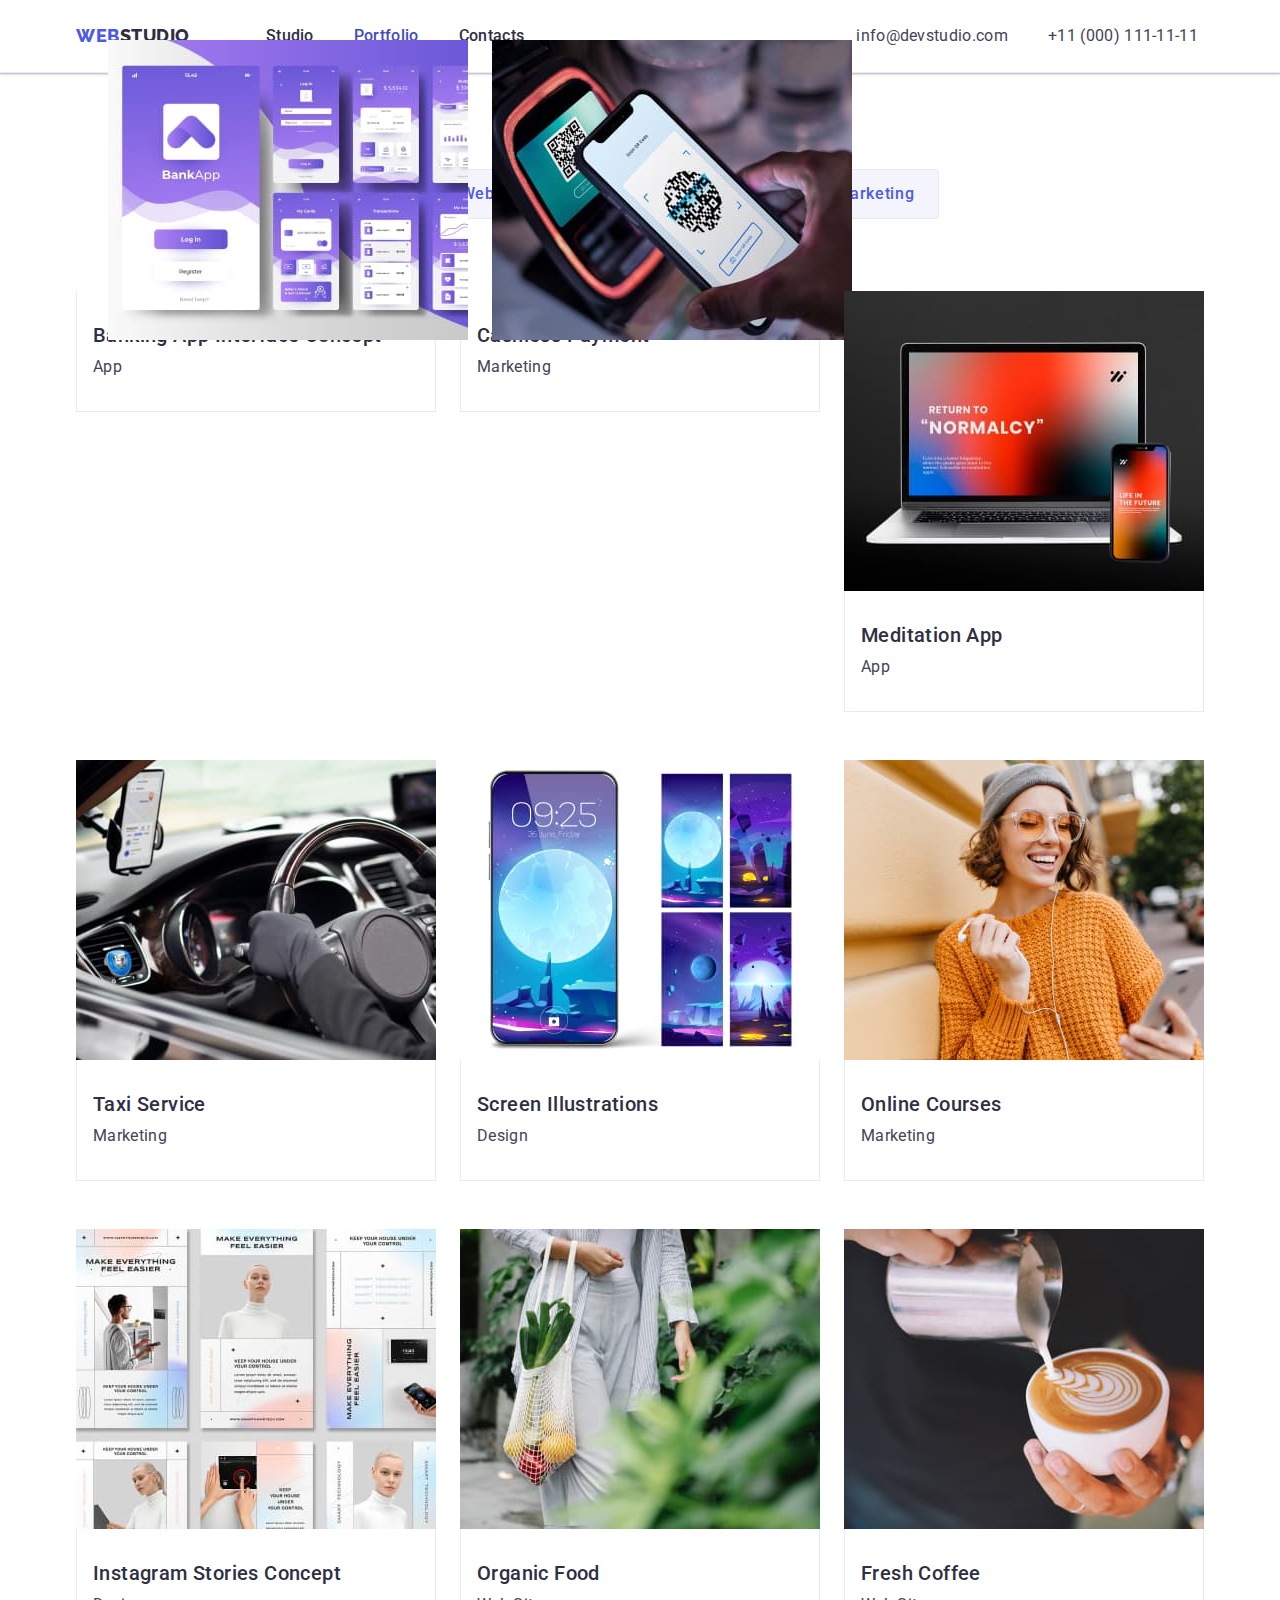
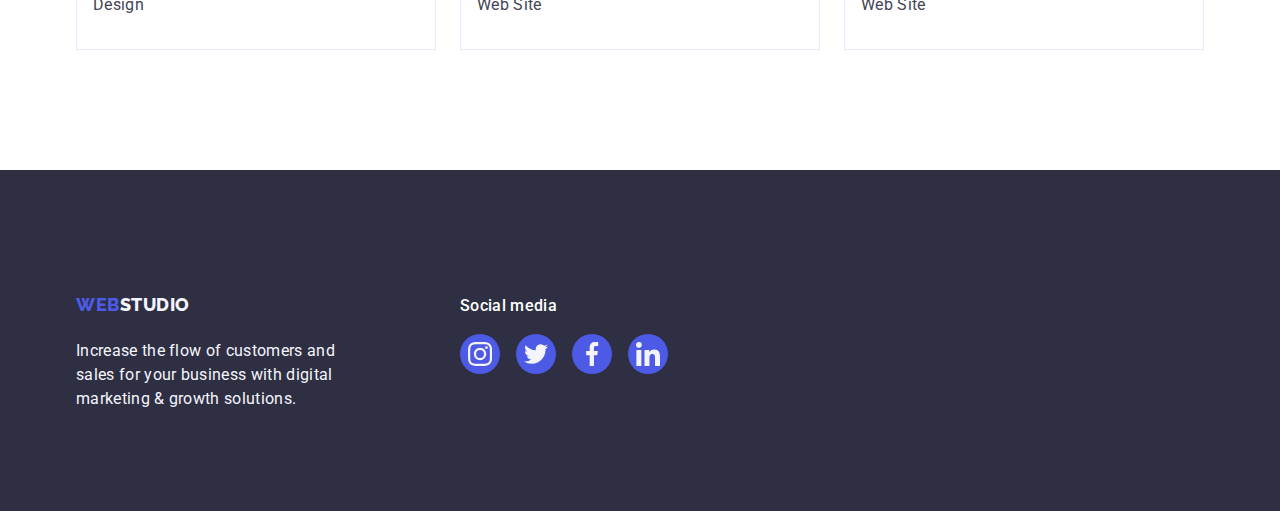
==== portfolio.html @ b1681a47 "1" ====
<!DOCTYPE html>
<html lang="en">
  <head>
    <meta charset="UTF-8" />
    <meta name="viewport" content="width=device-width, initial-scale=1.0" />
    <title>Document</title>
    <link rel="stylesheet" href="./index.html" />
    <link rel="preconnect" href="https://fonts.googleapis.com" />
    <link rel="preconnect" href="https://fonts.gstatic.com" crossorigin />
    <link
      rel="stylesheet"
      href="https://fonts.googleapis.com/css2?family=Raleway:wght@800&family=Roboto:wght@400;500;700&display=swap"
    />
    <!-- Normalize -->
    <link
      rel="stylesheet"
      href="https://cdnjs.cloudflare.com/ajax/libs/modern-normalize/2.0.0/modern-normalize.min.css"
    />
    <link rel="stylesheet" href="./css/styles.css" />
  </head>
  <body class="page-portfolio">
    <!-- Header section -->
    <header class="header">
      <div class="container header-container">
        <nav class="header-nav">
          <a class="logo link" href="./index.html">
            Web<span class="studio-header">Studio</span>
          </a>
          <ul class="header-list list">
            <li class="navigation-item">
              <a class="header-link link" href="./index.html">Studio</a>
            </li>
            <li class="navigation-item">
              <!-- <a class="header-link" href="#what">Portfolio</a> -->
              <a class="header-link link portfolio-page" href="./portfolio.html"
                >Portfolio</a
              >
            </li>
            <li class="navigation-item">
              <a class="header-link link" href="">Contacts</a>
            </li>
          </ul>
        </nav>
        <!-- Contacts -->
        <address class="address">
          <ul class="address-item list">
            <li>
              <a class="header-item link" href="mailto:info@devstudio.com"
                >info@devstudio.com</a
              >
            </li>
            <li>
              <a class="header-item link" href="tel:+110001111111"
                >+11 (000) 111-11-11</a
              >
            </li>
          </ul>
        </address>
      </div>
    </header>

    <main class="portf-main">
      <!-- Button section -->
      <section class="section portfolio-main">
        <div class="container portfolio-container">
          <h1 class="visually-hidden">Hidden title</h1>
          <ul class="filter list">
            <li class="btns-filters-item list">
              <button class="btn-filter" type="button">All</button>
            </li>
            <li class="btns-filters-item list">
              <button class="btn-filter" type="button">Web Site</button>
            </li>
            <li class="btns-filters-item list">
              <button class="btn-filter" type="button">App</button>
            </li>
            <li class="btns-filters-item list">
              <button class="btn-filter" type="button">Design</button>
            </li>
            <li class="btns-filters-item list">
              <button class="btn-filter" type="button">Marketing</button>
            </li>
          </ul>
          <ul class="btn-press list">
            <!-- 11111111111111111111111111111++++++++++++++++++++++++++++++ -->
            <li class="project-card list">
              <a href="" class="project-card-link link">
                <div class="wrap-descr card-description">
                  <img
                    class="project-card-img"
                    src="./images/Portfolio/row1/img1-1.jpg"
                    alt="Banking App Interface Concept"
                    width="360"
                    height="300"
                  />
                  <div class="overlay">
                    <p class="card-description overlay">
                      14 Stylish and User-Friendly App Design Concepts · Task
                      Manager App · Calorie Tracker App · Exotic Fruit Ecommerce
                      App · Cloud Storage App
                    </p>
                  </div>
                </div>
                <div class="wrap-card-project">
                  <h2 class="project-card-title">
                    Banking App Interface Concept
                  </h2>
                  <p class="project-card-content">App</p>
                </div>
              </a>
            </li>
            <!-- 222222222222222222222222222++++++++++++++++++++++++++++++++ -->
            <li class="project-card list">
              <a href="" class="project-card-link link">
                <div class="wrap-descr card-description">
                  <img
                    class="project-card-img"
                    src="./images/Portfolio/row1/img1-2.jpg"
                    alt="Cashless Payment"
                    width="360"
                    height="300"
                  />
                  <div class="overlay">
                    <p class="card-description overlay">
                      14 Stylish and User-Friendly App Design Concepts · Task
                      Manager App · Calorie Tracker App · Exotic Fruit Ecommerce
                      App · Cloud Storage App
                    </p>
                  </div>
                </div>
                <div class="wrap-card-project">
                  <h2 class="project-card-title">Cashless Payment</h2>
                  <p class="project-card-content">Marketing</p>
                </div>
              </a>
            </li>
            <!-- 3333333333333333333333333333333++++++++++++++++++++++++++++ -->
            <li class="project-card list">
              <a href="" class="project-card-link link">
                <div class="wrap-descr">
                  <img
                    class="project-card-img"
                    src="./images/Portfolio/row1/img1-3.jpg"
                    alt="Meditation App"
                    width="360"
                    height="300"
                  />
                  <div class="overlay">
                    <p class="card-description overlay">
                      14 Stylish and User-Friendly App Design Concepts · Task
                      Manager App · Calorie Tracker App · Exotic Fruit Ecommerce
                      App · Cloud Storage App
                    </p>
                  </div>
                </div>
                <div class="wrap-card-project">
                  <h2 class="project-card-title">Meditation App</h2>
                  <p class="project-card-content">App</p>
                </div>
              </a>
            </li>
            <!-- 444444444444444444444444444444444++++++++++++++++++++++++++ -->
            <li class="project-card list">
              <a href="" class="project-card-link link">
                <div class="wrap-descr">
                  <img
                    class="project-card-img"
                    src="./images/Portfolio/row2/img2-1.jpg"
                    alt="Taxi Service"
                    width="360"
                    height="300"
                  />
                  <div class="overlay">
                    <p class="card-description overlay">
                      14 Stylish and User-Friendly App Design Concepts · Task
                      Manager App · Calorie Tracker App · Exotic Fruit Ecommerce
                      App · Cloud Storage App
                    </p>
                  </div>
                </div>
                <div class="wrap-card-project">
                  <h2 class="project-card-title">Taxi Service</h2>
                  <p class="project-card-content">Marketing</p>
                </div>
              </a>
            </li>
            <!-- 5555555555555555555555555555555555555555555555+++++++++++++ -->
            <li class="project-card list">
              <a href="" class="project-card-link link">
                <div class="wrap-descr">
                  <img
                    class="project-card-img"
                    src="./images/Portfolio/row2/img2-2.jpg"
                    alt="Screen Illustrations"
                    width="360"
                    height="300"
                  />
                  <div class="overlay">
                    <p class="card-description overlay">
                      14 Stylish and User-Friendly App Design Concepts · Task
                      Manager App · Calorie Tracker App · Exotic Fruit Ecommerce
                      App · Cloud Storage App
                    </p>
                  </div>
                </div>
                <div class="wrap-card-project">
                  <h2 class="project-card-title">Screen Illustrations</h2>
                  <p class="project-card-content">Design</p>
                </div>
              </a>
            </li>
            <!-- 666666666666666666666666666666666666666666666666666666666++ -->
            <li class="project-card list">
              <a href="" class="project-card-link link">
                <div class="wrap-descr">
                  <img
                    class="project-card-img"
                    src="./images/Portfolio/row2/img2-3.jpg"
                    alt="Online Courses"
                    width="360"
                    height="300"
                  />
                  <div class="overlay">
                    <p class="card-description overlay">
                      14 Stylish and User-Friendly App Design Concepts · Task
                      Manager App · Calorie Tracker App · Exotic Fruit Ecommerce
                      App · Cloud Storage App
                    </p>
                  </div>
                </div>
                <div class="wrap-card-project">
                  <h2 class="project-card-title">Online Courses</h2>
                  <p class="project-card-content">Marketing</p>
                </div>
              </a>
            </li>
            <!-- 777777777777777777777777777777777777777777777777777777+++++ -->
            <li class="project-card list">
              <a href="" class="project-card-link link">
                <div class="wrap-descr">
                  <img
                    class="project-card-img"
                    src="./images/Portfolio/row3/img3-1.jpg"
                    alt="Instagram Stories Concept"
                    width="360"
                    height="300"
                  />
                  <div class="overlay">
                    <p class="card-description overlay">
                      14 Stylish and User-Friendly App Design Concepts · Task
                      Manager App · Calorie Tracker App · Exotic Fruit Ecommerce
                      App · Cloud Storage App
                    </p>
                  </div>
                </div>
                <div class="wrap-card-project">
                  <h2 class="project-card-title">Instagram Stories Concept</h2>
                  <p class="project-card-content">Design</p>
                </div>
              </a>
            </li>
            <!-- 88888888888888888888888888888888888888888888888888888888+++ -->
            <li class="project-card list">
              <a href="" class="project-card-link link">
                <div class="wrap-descr">
                  <img
                    class="project-card-img"
                    src="./images/Portfolio/row3/img3-2.jpg"
                    alt="Organic Food"
                    width="360"
                    height="300"
                  />
                  <div class="overlay">
                    <p class="card-description overlay">
                      14 Stylish and User-Friendly App Design Concepts · Task
                      Manager App · Calorie Tracker App · Exotic Fruit Ecommerce
                      App · Cloud Storage App
                    </p>
                  </div>
                </div>
                <div class="wrap-card-project">
                  <h2 class="project-card-title">Organic Food</h2>
                  <p class="project-card-content">Web Site</p>
                </div>
              </a>
            </li>
            <!-- 9999999999999999999999999999999999999999999999999999999++++ -->
            <li class="project-card list">
              <a href="" class="project-card-link link">
                <div class="wrap-descr">
                  <img
                    class="project-card-img"
                    src="./images/Portfolio/row3/img3-3.jpg"
                    alt="Fresh Coffee"
                    width="360"
                    height="300"
                  />
                  <div class="overlay">
                    <p class="card-description overlay">
                      14 Stylish and User-Friendly App Design Concepts · Task
                      Manager App · Calorie Tracker App · Exotic Fruit Ecommerce
                      App · Cloud Storage App
                    </p>
                  </div>
                </div>
                <div class="wrap-card-project">
                  <h2 class="project-card-title">Fresh Coffee</h2>
                  <p class="project-card-content">Web Site</p>
                </div>
              </a>
            </li>
            <!-- +++++++++++++++++++++++++++++++++++++++++++++++++++++++++++ -->
          </ul>
        </div>
      </section>
    </main>
    <!-- Footer section -->

    <footer class="footer">
      <div class="container footer-container">
        <div class="footer-logo">
          <a class="logo logo-link-footer link" href="./index.html">
            Web<span class="studio-down">Studio</span>
          </a>
          <p class="footer-description">
            Increase the flow of customers and sales for your business with
            digital marketing & growth solutions.
          </p>
        </div>
        <!-- Media in footer section -->
        <div class="footer-part-two">
          <p class="footer-title-links">Social media</p>
          <ul class="wrap-footer-icons list">
            <li class="box-footer-icons">
              <a href="" class="link-footer-icon">
                <svg class="team-icon" width="24" height="24">
                  <use href="./images/icons.svg#icon-instagram1"></use>
                </svg>
              </a>
            </li>
            <li class="box-footer-icons">
              <a href="" class="link-footer-icon">
                <svg class="team-icon" width="24" height="24">
                  <use href="./images/icons.svg#icon-twitter1"></use>
                </svg>
              </a>
            </li>
            <li class="box-footer-icons">
              <a href="" class="link-footer-icon">
                <svg class="team-icon" width="24" height="24">
                  <use href="./images/icons.svg#icon-facebook1"></use>
                </svg>
              </a>
            </li>
            <li class="box-footer-icons">
              <a href="" class="link-footer-icon">
                <svg class="team-icon" width="24" height="24">
                  <use href="./images/icons.svg#icon-linkedin1"></use>
                </svg>
              </a>
            </li>
          </ul>
        </div>
      </div>
    </footer>

    <!-- <footer class="footer">
      <div class="container footer-container">
        <a href="./index.html" class="logo logo-footer link">
          Web<span class="studio-down">Studio</span>
        </a>
        <p class="footer-description">
          Increase the flow of customers and sales for your business with
          digital marketing & growth solutions.
        </p>
      </div>
    </footer> -->
  </body>
</html>
---- css/styles.css ----
:root {

    /*   */
        --items: 3; 
         /* змінна для зберігання кількості елементів в одному рядку сітки */
        --indent: 30px; 
         /* змінні для зберігання значення відступу між елементами */

/* Font */
--primary-font: Roboto, sans-serif;

/* Colors */
/* --main-dark-cl: 
--main-light-cl: */
--ocean-cl: #404BBF;
--main-light-bg: #ffffff;
--light-bg: #e5e5e5;
--main-dark-bg: #2e2f42;
--link-cl: #434455;
--string-web-cl: #4D5AE5;
--studio-down-cl: #F4F4FD;
--border-cl: #e7e9fc;
--icons-client: #8e8f99;
--hover-footer-bg-links: #31D0AA;
--btn-border: #e7e9fc;
--description-card-color: #F4F4FD;
--description-card-bg: #4D5AE5;
--modal-window: #FCFCFC;
--modal-btn-close-bg: #E7E9FC;
--modal-btn-close-bg-hover: #404BBF;
--modal-close: #2E2F42;
--modal-close-hover: #FFFFFF;


/* Others */
/* from our tutor Yaroslav - true hidding of some elements */
     
}

.visually-hidden {
        /* ADD text of this class                */
        position: absolute;
        width: 1px;
        height: 1px;
        margin: -1px;
        border: 0;
        padding: 0;

        white-space: nowrap;
        clip-path: inset(100%);
        clip: rect(0 0 0 0);
        overflow: hidden;
}

*,
*::before,
*::after {
        box-sizing: border-box;
        /* display: block;
                position: absolute;
                left: 0;
                bottom: -1px;
                content: '';
                width: 100%;
                height: 4px;
                border-radius: 2px; */
}


/* 
  |---------------------------
  |Common styles
  |---------------------------
*/

body {
    
    font-family: Roboto, sans-serif;
    font-size: 16px;
    line-height: 1.5;
    letter-spacing: 0.02em;    
    color: #434455;
    background-color: var(--main-light-bg);
}

main {
        flex-grow: 1;
}

/* Reset */
/* 

 */
 h1,h2,h3,h4,h5,h6,p {
        margin: 0;
 }

 p {
    padding: 0;    
 }

 img {
        display: block;
 }

.list, ul, ol {
    list-style: none;
    font-style: normal;    
}

ul, ol {
        margin-top: 0;
        margin-bottom: 0;
        padding-left: 0;
}



/* 
.backdrop {
       position: fixed;
        top: 0;
        left: 0;
        width: 100%;
        height: 100%;
        background-color: rgba(0, 0, 0, 0.5);
        
        transition: fill cubic-bezier(0.4, 0.0, 0.2, 1);
               
}

.backdrop.is-hidden {
        visibility: hidden;
        opacity: 0;
        pointer-events: none;
}
  */

/**
  |============================
  | Flexbox grid
  |============================
*/
.card-set {
        display: flex;
        flex-wrap: wrap;
        gap: var(--indent);
}

.card-set-item {
        flex-basis: calc((100% - var(--indent) * (var(--items) - 1)) / var(--items));
}

.container {
        /* центрує */
        margin: 0 auto; 
        width: 1158px;
        padding: 0 15px;
}

.header-container {      
        display: flex;
}


a {
    text-decoration: none;
}

.btn,
button {
    font-family: inherit;
    cursor: pointer;
}

.hero {
    background-color: var(--main-dark-bg);
    margin: 0 auto;
    /* background: url(../images/hero-section/people-office.jpg), lightgray 0px -167.8px / 100% 139.9% no-repeat;
    background-repeat: no-repeat; */



/* background: var(--main-dark-bg); */
        padding: 188px 0;
        background-image: linear-gradient(rgba(46, 47, 66, 0.7), rgba(46, 47, 66, 0.7)), url("../images/hero-section/people-office.jpg");
        max-width: 1440px;
        background-repeat: no-repeat;
        background-position: center;
        background-size: cover;
}

.link {
    color: var(--link-cl);
    text-decoration: none;
        display: block;
}

/* 
|---------------------------
|Header styles
|---------------------------
 */
 .header {
        border-bottom: 1px solid var(--border-cl);
        
        align-items: center;
        /* from autocheck */
        box-shadow: 0px 2px 1px rgba(46, 47, 66, 0.08), 0px 1px 1px rgba(46, 47, 66, 0.16), 0px 1px 6px rgba(46, 47, 66, 0.08);
 }

 .header-nav {
        background: var(--main-light-bg);
        display: flex;
        align-items: center;
        margin-right: 332px;
 }

 .logo {
        font-family: Raleway, sans-serif;
        font-weight: 800;
        font-size: 18px;
        line-height: 1.17;
        letter-spacing: 0.03em;
        text-transform: uppercase;
        color:#4D5AE5;
        margin-right: 76px;
        padding: 24px 0;
        position: relative; 
 }

 .web {
         color: var(--string-web-cl);
 }
 
 .studio, .studio-header {
        color: var(--main-dark-bg);
 }

 .header-list {                
                font-family: Roboto, sans-serif;
                font-weight: 500;
                font-size: 16px;
                line-height: 1.5;
                letter-spacing: 0.02em;
                color: var(--main-dark-bg);
                color: #404bbf;
                display: flex;
                gap: 40px;
                align-items: center;
                       
 }

 .first-page::after {
        position: absolute;
                left: 0;
                bottom: -1px;        
                content: "";
                width: 48px;
                height: 4px;
                background-color: var(--ocean-cl);
                margin-top: 20px;
                border-radius: 2px;
 }

 /*  */ 
.header-link:hover,
.header-link:focus 
 {
        color: var(--ocean-cl);
}



 .header-link {
       color: var(--main-dark-bg);  
       padding: 24px 0;  
                /* color: #404bbf; */
                position: relative;
                transition-property: color;
                transition-duration: 250ms;
                transition-timing-function: cubic-bezier(0.4, 0, 0.2, 1);
                padding: 24px 0;
         
 }

 .address {
    font-style: normal;    
 }

 .header-contacts {}

 .address-item {
        display: flex;
        align-items: center;
        gap: 40px;
        padding: 24px 0;
        
 }

 .header-item  {
    list-style: none;
    text-decoration: none;
    color: currentColor;
    font-family: 'Roboto', sans-serif;
    font-weight: 400;
    line-height: 1.5;
    font-size: 16px;
    letter-spacing: 0.02em;
    font-style: normal;
    color: var(--link-cl);
    transition-property: color;
    transition-duration: 250ms;
    transition-timing-function: cubic-bezier(0.4, 0, 0.2, 1);     
 }



 /* для 3-й домашки */
 /*  */

 .header-contacts:active,
 .header-contacts:hover,
 .header-contacts:focus,
 .header-item:hover,
 .header-item:focus {
     color: var(--ocean-cl);
 }

 /* 
|---------------------------
|Hero styles
|---------------------------
 */
 .hero {
        padding: 188px 0;
 }

 /* .hero-container {
        background-image: url(../images/hero-section/Dark-bg.jpg); */
        /* background-repeat: repeat; 
 }*/

 .hero-title {
        font-family: 'Roboto', sans-serif;
        font-weight: 700;
        font-size: 56px;
        line-height: 1.07;
        text-align: center;
        letter-spacing: 0.02em;
        color: var(--main-light-bg);
        max-width: 496px;
        margin: 0 auto;
        
        padding-bottom: 48px;
 }

 .hero-btn {
        background-color: var(--string-web-cl);
        color: var(--main-light-bg);
        font-family: 'Roboto', sans-serif;
        font-weight: 500;
        font-size: 16px;
        line-height: 1.5;
        
        display:block;
        min-width: 169px;
        height: 56px;
        border: none;
        border-radius: 4px;
        margin: 0 auto;
        /* align-items: center; */
        cursor: pointer;
        letter-spacing: 0.04em;
               
        /* padding: 16px 32px;
        gap: 10px;
        flex: none;
        order: 0;
        flex-grow: 0; */
        
        box-shadow: 0px 4px 4px rgba(0, 0, 0, 0.15);
        
        /* text-align: center; */
        transition-property: background-color;
        transition-duration: 250ms;
        transition-timing-function: cubic-bezier(0.4, 0, 0.2, 1);        
 }

 .hero-btn:hover,
 .hero-btn:focus {
        background-color: var(--ocean-cl); 
        background: #404BBF;
        border: none;
        box-shadow: 0px 4px 4px rgba(0, 0, 0, 0.15);
        border-radius: 4px;
        text-align: center;
 }

/* 
|---------------------------
|Describe styles
|--------------------------- 
*/


.section {}

.describe {
        padding: 120px 0;
                /* display: flex;
                align-items: center;
                gap: 24px;
                flex-basis: calc((100% - 3 * 24px) / 4);
                /* width: 264px;
                height: 112px; 
                flex-shrink: 0;
                border-radius: 4px;
                background: var(--studio-down-cl); */
}

.describe-container {}

.describe-list {
        display: flex;       
        gap: 24px;         
}

.section-two-li {        
        width: calc((100% - 3 * 24px) / 4);
}

/* +++ SVG============================== SVG  */

.section-doing-li {        
        width: calc((100% - 48px) / 3); 
        justify-content: center;
}

.box-advs {
        display: flex;
        align-items: center;
        justify-content: center;
        border-radius: 4px;
        background-color: #F4F4FD;
        width: 264px;
        height: 112px;
        margin-bottom: 8px;
}

.strategy-name {
        font-weight: 500;
        font-size: 20px;
        letter-spacing: 0.02em;
        color: var(--main-dark-bg);
        text-align: start;
        line-height: 1.2;
        margin-bottom: 8px;
}


.advantages-card-content {
        font-size: 16px;
        line-height: 1.5;
        letter-spacing: 0.02em;
}
/* SVG================================= SVG */


.describe-list:hover, 
.describe-list:focus {
        /* Саме оця рамка з`являється */
        border: 1px solid var(--string-web-cl);
}

/* .strategy-name {
        display: flex;
        width: 264px;
        flex-direction: column;
        color: var(--main-dark-bg);
        font-size: 20px;
        font-family: Roboto;
        font-weight: 500;
        line-height: 1.2;
        letter-spacing: 0.02em;
        margin-bottom: 8px;
} */

.first-item {
        /* width: calc((100% - 72px) / 4); */
        display: flex;
        width: 264px;
        flex-direction: column;
        color: var(--link-cl);
        font-size: 16px;
        font-family: 'Roboto', sans-serif;
        line-height: 1.5;
        letter-spacing: 0.32px;
}

.strategy-item {}


.name {
        font-family: 'Roboto', sans-serif;
        font-weight: 500;
        font-size: 20px;
        line-height: 1.2;
        letter-spacing: 0.02em;    
        color: var(--main-dark-bg);
}

.item {
        font-family: 'Roboto', sans-serif;
        font-weight: 400;
        font-size: 16px;
        line-height: 1.5;
        letter-spacing: 0.02em;    
        color: var(--link-cl);
}



.strategy-item {}

.punctuality {}

.punctuality-item {}

.diligence {}

.diligence-item {}

.technologies {}

.technologies-item {}

/* 
|---------------------------
|Doing styles
|--------------------------- 
*/

.section-doing {
        padding-bottom: 120px;
}

.doing-title {
        font-family: 'Roboto', sans-serif;
        font-style: normal;
        font-weight: 700;
        font-size: 36px;
        line-height: 1.11;
        text-align: center;
        letter-spacing: 0.02em;
        text-transform: capitalize;
        color: var(--main-dark-bg);        
        margin-bottom: 72px;
}

.doing-list {
        display: flex;
        gap: 24px;        
}

/* 
|---------------------------
|Team styles
|--------------------------- 
*/

.team-container {
        
}

.team {
        font-family: 'Roboto', sans-serif;
        font-style: normal;
        font-weight: 700;
        font-size: 36px;
        line-height: 1.11;
        text-align: center;
        letter-spacing: 0.02em;
        text-transform: capitalize;
        color: var(--main-dark-bg);
        background-color: var(--studio-down-cl);
        padding: 120px 0;
}

.team-title {
        font-family: 'Roboto', sans-serif;
        font-style: normal;
        font-weight: 700;
        font-size: 36px;
        line-height: 1.11;
        text-align: center;
        letter-spacing: 0.02em;
        text-transform: capitalize;   
        margin-bottom: 72px;        
}

.team-item {
        display: flex;
        gap: 24px;        
}

.team-list {
        font-family: 'Roboto', sans-serif;
        font-style: normal;
        font-weight: 500;
        font-size: 20px;
        line-height: 1.2;
        text-align: center;
        letter-spacing: 0.02em;
        color: var(--main-dark-bg);
        background-color: var(--main-light-bg);
        margin-bottom: 8px;
}

.team-worker {
        font-family: 'Roboto', sans-serif;
        font-style: normal;
        font-weight: 400;
        font-size: 16px;
        line-height: 1.5;
        text-align: center;
        letter-spacing: 0.02em;
        color: var(--link-cl);
        background-color: var(--main-light-bg);
        margin-bottom: 8px;
}

.our-team {
        /* background-color: var(--main-light-bg); */
        
        /* width: calc((100% - 72px) / 4); */
        flex-basis: calc((100% - 72px) / 4);
        border-radius: 0px 0px 4px 4px;
        box-shadow:  0px 1px 6px rgba(46, 47, 66, 0.08),
                0px 1px 1px rgba(46, 47, 66, 0.16),
                0px 2px 1px rgba(46, 47, 66, 0.08);
                

        /* max-height: 380px; */
     
}

.homan, .application {
        font-family: 'Roboto', sans-serif;
        font-style: normal;
        font-weight: 500;
        font-size: 20px;
        line-height: 1.2;        
        text-align: center;
        letter-spacing: 0.02em;
        color: var(--main-dark-bg);
        background-color: var(--main-light-bg);
        flex: none;
        order: 0;
        flex-grow: 0;
        margin-bottom: 8px;
}

.mark {}

.product {}



.tom {}

.frontend {}

.camila {}

.marketing {}

.daniel {}

.ui-designer {}


/* 4 DZ */

/* 
|---------------------------
|Customers  styles
|--------------------------- 
*/

.customers {
        padding: 120px 0;
}

.title-customers {
        text-align: center;
        font-size: 36px;
        line-height: 1.11;
        color: #2e2f42;
        margin-bottom: 72px;
}

.wrap-customers {
        display: flex;
        justify-content: center;
        gap: 24px;
}

.box-clients-icons {
        width: calc((100% - 6 * 20px) / 6);
        height: 88px;
}

.link-clients-icons {
        width: 100%;
        height: 100%;
        border: 1px solid #8e8f99;
        border-radius: 4px;
        display: flex;
        align-items: center;
        justify-content: center;
        color: var(--icons-client);
        transition: border-color 250ms cubic-bezier(0.4, 0, 0.2, 1), color 250ms cubic-bezier(0.4, 0, 0.2, 1);
}

.clients-icon {
        fill: currentColor;
}

.link-clients-icons:hover,
.link-clients-icons:focus {
        border-color: var(--ocean-cl);
        color: var(--ocean-cl);
}

.link-clients-icons:hover .clients-icon,
.link-clients-icons:focus .clients-icon {
        fill: var(--ocean-cl);
}


/* 
|---------------------------
|Footer  styles
|--------------------------- 
*/

 .footer {
    background: var(--main-dark-bg);
    padding: 100px 0;
 }

 .footer-container {
        display: flex;
        align-items: baseline;
 }

 .footer-logo {
        margin-right: 120px;
 }

 /* .logo-footer {
        display: inline-block;
        margin-bottom: 16px;  
        padding: 0;      
 } */

.footer-title-links {
        font-weight: 500;
        font-size: 16px;
        margin-bottom: 16px;
        line-height: 1.5;
        letter-spacing: 0.02em;
        color: #ffffff;
}

.logo-link-footer {
        font-family: "Raleway", sans-serif;
        font-weight: 800;
        font-size: 18px;
        line-height: 1.17;
        letter-spacing: 0.03em;
        text-transform: uppercase;
        color: var(--string-web-cl);
        display: inline-block;
        /* margin-bottom: 16px; */
}

.logo-studio-footer {
        color: #F4F4FD;
        font-weight: 800;
        font-size: 18px;
        letter-spacing: 0.03em;
        text-transform: uppercase;
}

.footer-content {
        max-width: 264px;
        font-size: 16px;
        line-height: 1.5;
        letter-spacing: 0.02em;
        color: #F4F4FD;
}

.footer-title-links {
        color: #FFF;
        font-size: 16px;
        font-weight: 500;
        line-height: 24px;
        letter-spacing: 0.32px;
}

.wrap-footer-icons {
        display: flex;
        gap: 16px;
}

.box-footer-icons {
        width: 40px;
        height: 40px;
}

.link-footer-icon {
        width: 100%;
        height: 100%;
        background-color: var(--string-web-cl);
        border-radius: 50%;
        display: flex;
        align-items: center;
        justify-content: center;
        transition: background-color 250ms cubic-bezier(0.4, 0, 0.2, 1);
}

.link-footer-icon:hover,
.link-footer-icon:focus {
        background-color: var(--hover-footer-bg-links);
}


/*
  |============================
  | modal window 
  |============================
*/

.backdrop {
                        
        width: 100%;
        height: 100%;
        top: 0;
        left: 0;                
        background: rgba(46, 47, 66, 0.40);
        flex-shrink: 0;
        position: fixed;
        transition: opacity 250ms cubic-bezier(0.4, 0, 0.2, 1), visibility 250ms cubic-bezier(0.4, 0, 0.2, 1);
        /* transition: fill cubic-bezier(0.4, 0.0, 0.2, 1);         */
}

.modal {
        width: 408px;
        min-height: 584px;
        flex-shrink: 0;
        border-radius: 4px;
        background: var(--modal-window);
        box-shadow: 0px 2px 1px 0px rgba(0, 0, 0, 0.20), 0px 1px 3px 0px rgba(0, 0, 0, 0.12), 0px 1px 1px 0px rgba(0, 0, 0, 0.14);
        position: absolute;
        top: 50%;
        left: 50%;
        transform: translate(-50%, -50%);
        opacity: 1;
        transition: transform 250ms cubic-bezier(0.4, 0, 0.2, 1);
}

.wrap-clos-icon-modal {
        display: block;
        width: 24px;
        height: 24px;
        border-radius: 50%;
        border: 1px solid rgba(0, 0, 0, 0.10);
        background: var(--btn-border);
        position: absolute;
        top: 24px;
        right: 24px;
        transition-property: background-color;
        transition-duration: 250ms;
        transition-timing-function: cubic-bezier(0.4, 0, 0.2, 1);
        cursor: pointer;
        display: flex;
        align-items: center;
        justify-content: center;
        padding: 0;
        transition: background-color 250ms cubic-bezier(0.4, 0, 0.2, 1), border 250ms cubic-bezier(0.4, 0, 0.2, 1);
}

.wrap-clos-icon-modal:hover,
.wrap-clos-icon-modal:focus {
        background-color: var(--modal-btn-close-bg-hover);
        fill: var(--modal-close-hover);
        border: none;
}

.close-modal {
        position: absolute;
        top: 50%;
        left: 50%;
        transform: translate(-50%, -50%);
        fill: var(--modal-close);
        transition-property: fill;
        transition-duration: 250ms;
        transition-timing-function: cubic-bezier(0.4, 0, 0.2, 1);
        cursor: pointer;
}

.wrap-clos-icon-modal:hover .close-modal,
.wrap-clos-icon-modal:focus .close-modal {
        fill: var(--modal-close-hover);
}

.is-hidden {
        visibility: hidden;
        opacity: 0;
        transition: opacity 150ms ease-in-out 1000ms;
        pointer-events: none;
        transition: opacity 250ms cubic-bezier(0.4, 0, 0.2, 1), visibility 250ms cubic-bezier(0.4, 0, 0.2, 1);
}


 .web {}

 .studio-down {
        
        Color: var(--studio-down-cl);
        
 }

 .footer-description {
        font-family: 'Roboto', sans-serif;
        font-style: normal;
        font-weight: 400;
        font-size: 16px;
        line-height: 1.5;
        letter-spacing: 0.02em;
        color: var(--studio-down-cl);
        width: 264px;
 }


 /* PORTFOLIO PAGE */

/* 
|---------------------------
|Button section styles
|--------------------------- 
*/

.portfolio-page {
       color: var(--ocean-cl); 
}

.portfolio-page::after {
        position: absolute;
        left: 0;
        bottom: -1px;
        content: "";
        width: 66px;
        height: 4px;
        background-color: var(--ocean-cl);
        margin-top: 20px;
        border-radius: 2px;
}

.portfolio-main {
        padding-top: 96px;
        padding-bottom: 120px;
}

.portfolio-container {}

.filter {
        display: flex;
        justify-content: center;
        gap: 24px;
        margin-bottom: 72px;
}

.btn-filter {
        color: var(--string-web-cl);
        background-color: var(--studio-down-cl);
        text-align: center;
        border-radius: 4px;
        
        /* Button Text */
        font-size: 16px;
        font-family: Roboto, sans-serif;
        font-weight: 500;
        line-height: 1.5;
        letter-spacing: 0.04em;
        cursor: pointer;
        padding: 12px 24px;
        border: 1px solid var(--border-cl);
        transition-property: background-color, color, border, box-shadow;
        transition-duration: 250ms;
        transition-timing-function: cubic-bezier(0.4, 0, 0.2, 1);

        transition: color 250ms cubic-bezier(0.4, 0, 0.2, 1), background-color 250ms cubic-bezier(0.4, 0, 0.2, 1), border-color 250ms cubic-bezier(0.4, 0, 0.2, 1), box-shadow 250ms cubic-bezier(0.4, 0, 0.2, 1);
}

.btn-filter:hover, 
.btn-filter:focus {
        color: var(--main-light-bg);
        background: var(--ocean-cl);
        border: 1px solid transparent;
        box-shadow: 0px 2px 2px 0px rgba(0, 0, 0, 0.12), 0px 2px 1px 0px rgba(0, 0, 0, 0.08), 0px 3px 1px 0px rgba(0, 0, 0, 0.10);
       
}

.btn-press {
        
        display: flex;
        flex-wrap: wrap;
        gap: 24px;
        row-gap: 48px;
        justify-content: center;
}


.portfolio-blockitems {
        /* box-shadow: 0px 3px 1px rgba(0, 0, 0, 0.1),
                        0px 2px 1px rgba(0, 0, 0, 0.08),
                        0px 2px 2px rgba(0, 0, 0, 0.12); */
}

.portfolio-link {
       
        max-width: 360px;
}

.btn-press:active {
    background-color: var(--ocean-cl);
}

/*  */
/*  */

.project-card {
        width: calc((100% - 48px) / 3);
        transition-property: box-shadow;
        transition-duration: 250ms;
        transition-timing-function: cubic-bezier(0.4, 0, 0.2, 1);
        transition: box-shadow 250ms cubic-bezier(0.4, 0, 0.2, 1);
}

.wrap-descr {
        position: relative;
        overflow: hidden;
}

.overlay {
        position: absolute;
        top: 0;
        left: 0;
        width: 100%;
        height: 100%;
        background-color: var(--description-card-bg);
        transform: translateY(100%);
        transition-duration: 250ms;
        transition-timing-function: cubic-bezier(0.4, 0, 0.2, 1);
        z-index: 1;
}

.project-card:hover {
        box-shadow: 0px 2px 1px 0px rgba(46, 47, 66, 0.08), 0px 1px 1px 0px rgba(46, 47, 66, 0.16), 0px 1px 6px 0px rgba(46, 47, 66, 0.08);
}

.project-card-link {
transition: box-shadow 250ms cubic-bezier(0.4, 0, 0.2, 1);
}

.project-card-link:hover {
        box-shadow: 0px 1px 6px rgba(46, 47, 66, 0.08), 0px 1px 1px rgba(46, 47, 66, 0.16), 0px 2px 1px rgba(46, 47, 66, 0.08);
}

.project-card:hover .overlay {
        transform: translatex(0);        
}

.wrap-card-project {
        padding: 32px 16px;
        border: 1px solid var(--btn-border);
        border-top: none;
}

.project-card-title {
        font-weight: 500;
        font-size: 20px;
        letter-spacing: 0.02em;
        color: var(--main-dark-bg);
        line-height: 1.2;
        margin-bottom: 8px;
}

.project-card-content {
        font-size: 16px;
        letter-spacing: 0.02em;
        color: var(--link-cl);
        line-height: 1.5;
}

.card-description {
        color: var(--description-card-color);
        font-size: 16px;
        line-height: 1.5;
        letter-spacing: 0.02em;
        padding: 40px 32px 0;
        position: absolute;
        top: 0;
}






/*  */
/*  */




.application-container {
        padding: 32px 16px;
        border: 1px solid var(--border-cl);
        border-top: none;
        /* display: flex; */
        /* flex-wrap: wrap;     */

}

.portfolio-h2 {
        font-family: 'Roboto', sans-serif;
        margin-bottom: 8px;
        padding: 0;
        color: var(--main-dark-bg);
                font-size: 20px;
                line-height: 1.2;
                font-style: normal;
                font-weight: 500;                
                letter-spacing: 0.4px;
                
                        /* text-align: center; */
                        
                        background-color: var(--main-light-bg);
                        /* flex: none; */
                        /* order: 0; */
                        /* flex-grow: 0; */
                        
}

.worker,
.type-application {
        font-family: 'Roboto', sans-serif;
        font-style: normal;
        font-weight: 400;
        font-size: 16px;
        line-height: 1.5;
        letter-spacing: 0.32px;
        /* text-align: center; */

        color: var(--link-cl);
        background-color: var(--main-light-bg);
        /* flex: none;
        order: 1; */
        /* flex-grow: 0; */

        
}

.worker {
        padding: 32px 0;
}


/*  */

.soc-team-icons {
        display: flex;
        justify-content: center;
        gap: 24px;
}

.team-icon {
        fill: #F4F4FD;
}

.box-team-icons {
        width: 40px;
        height: 40px;
}

.link-team-icon {
        width: 100%;
        height: 100%;
        background-color: #4d5ae5;
        border-radius: 50%;
        display: flex;
        justify-content: center;
        align-items: center;
        transition: background-color 250ms cubic-bezier(0.4, 0, 0.2, 1);
}

.link-team-icon:hover,
.link-team-icon:focus {
        background-color: var(--ocean-cl);
}

/* Працює - приклад від Андрія Довганюка */

.close-icon {
        transition: fill var(--transition);
}

.close-button:hover,
.close-button:focus {
        background-color: var(--ocean-cl);
        border: none;
        fill: var(--white-color);
}

/* END приклад від Андрія Довганюка */
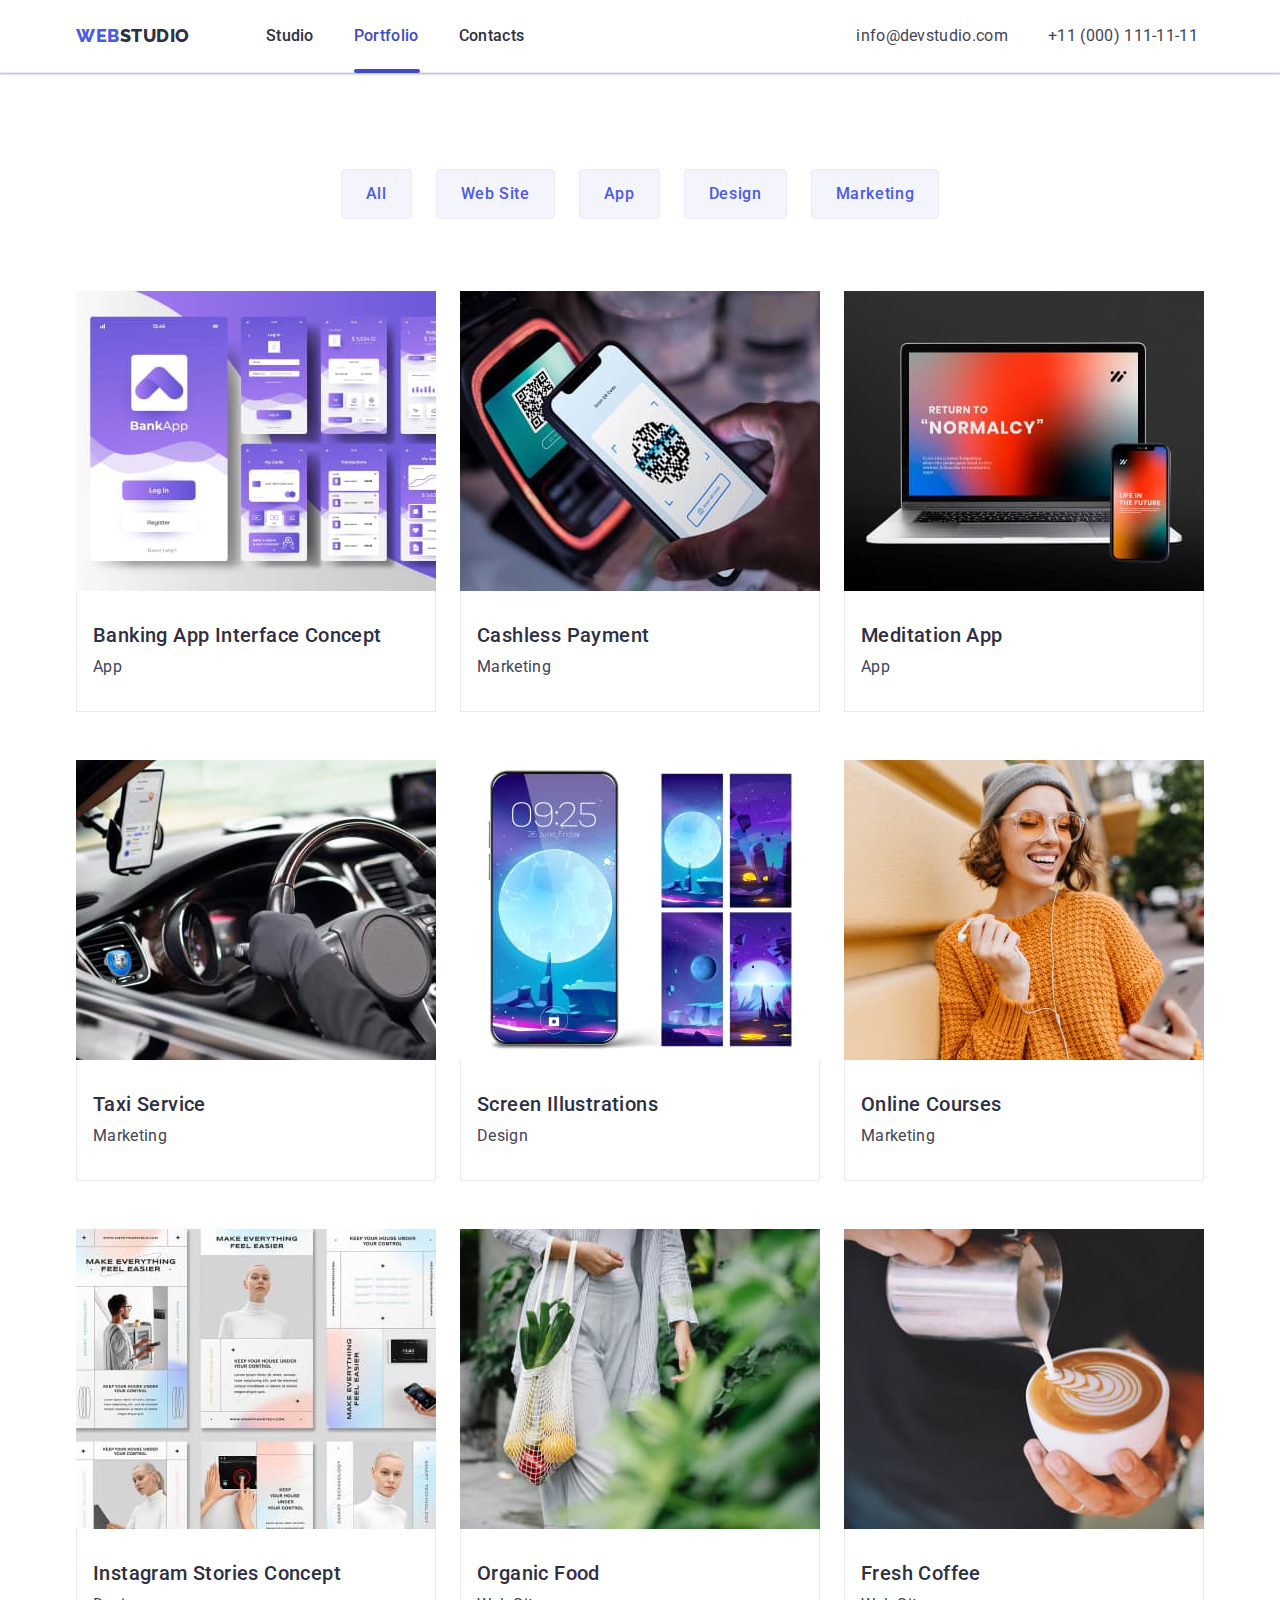
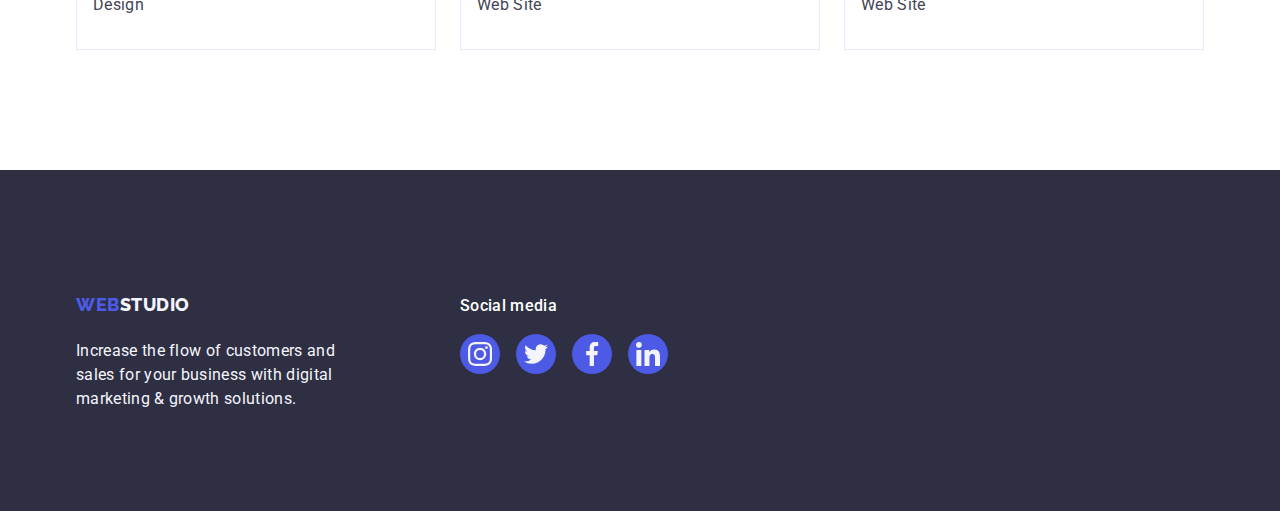
==== commit 6bd25076: "1" ====
--- a/portfolio.html
+++ b/portfolio.html
@@ -85,7 +85,7 @@
             <!-- 11111111111111111111111111111++++++++++++++++++++++++++++++ -->
             <li class="project-card list">
               <a href="" class="project-card-link link">
-                <div class="wrap-descr card-description">
+                <div class="wrap-descr">
                   <img
                     class="project-card-img"
                     src="./images/Portfolio/row1/img1-1.jpg"
@@ -112,7 +112,7 @@
             <!-- 222222222222222222222222222++++++++++++++++++++++++++++++++ -->
             <li class="project-card list">
               <a href="" class="project-card-link link">
-                <div class="wrap-descr card-description">
+                <div class="wrap-descr">
                   <img
                     class="project-card-img"
                     src="./images/Portfolio/row1/img1-2.jpg"
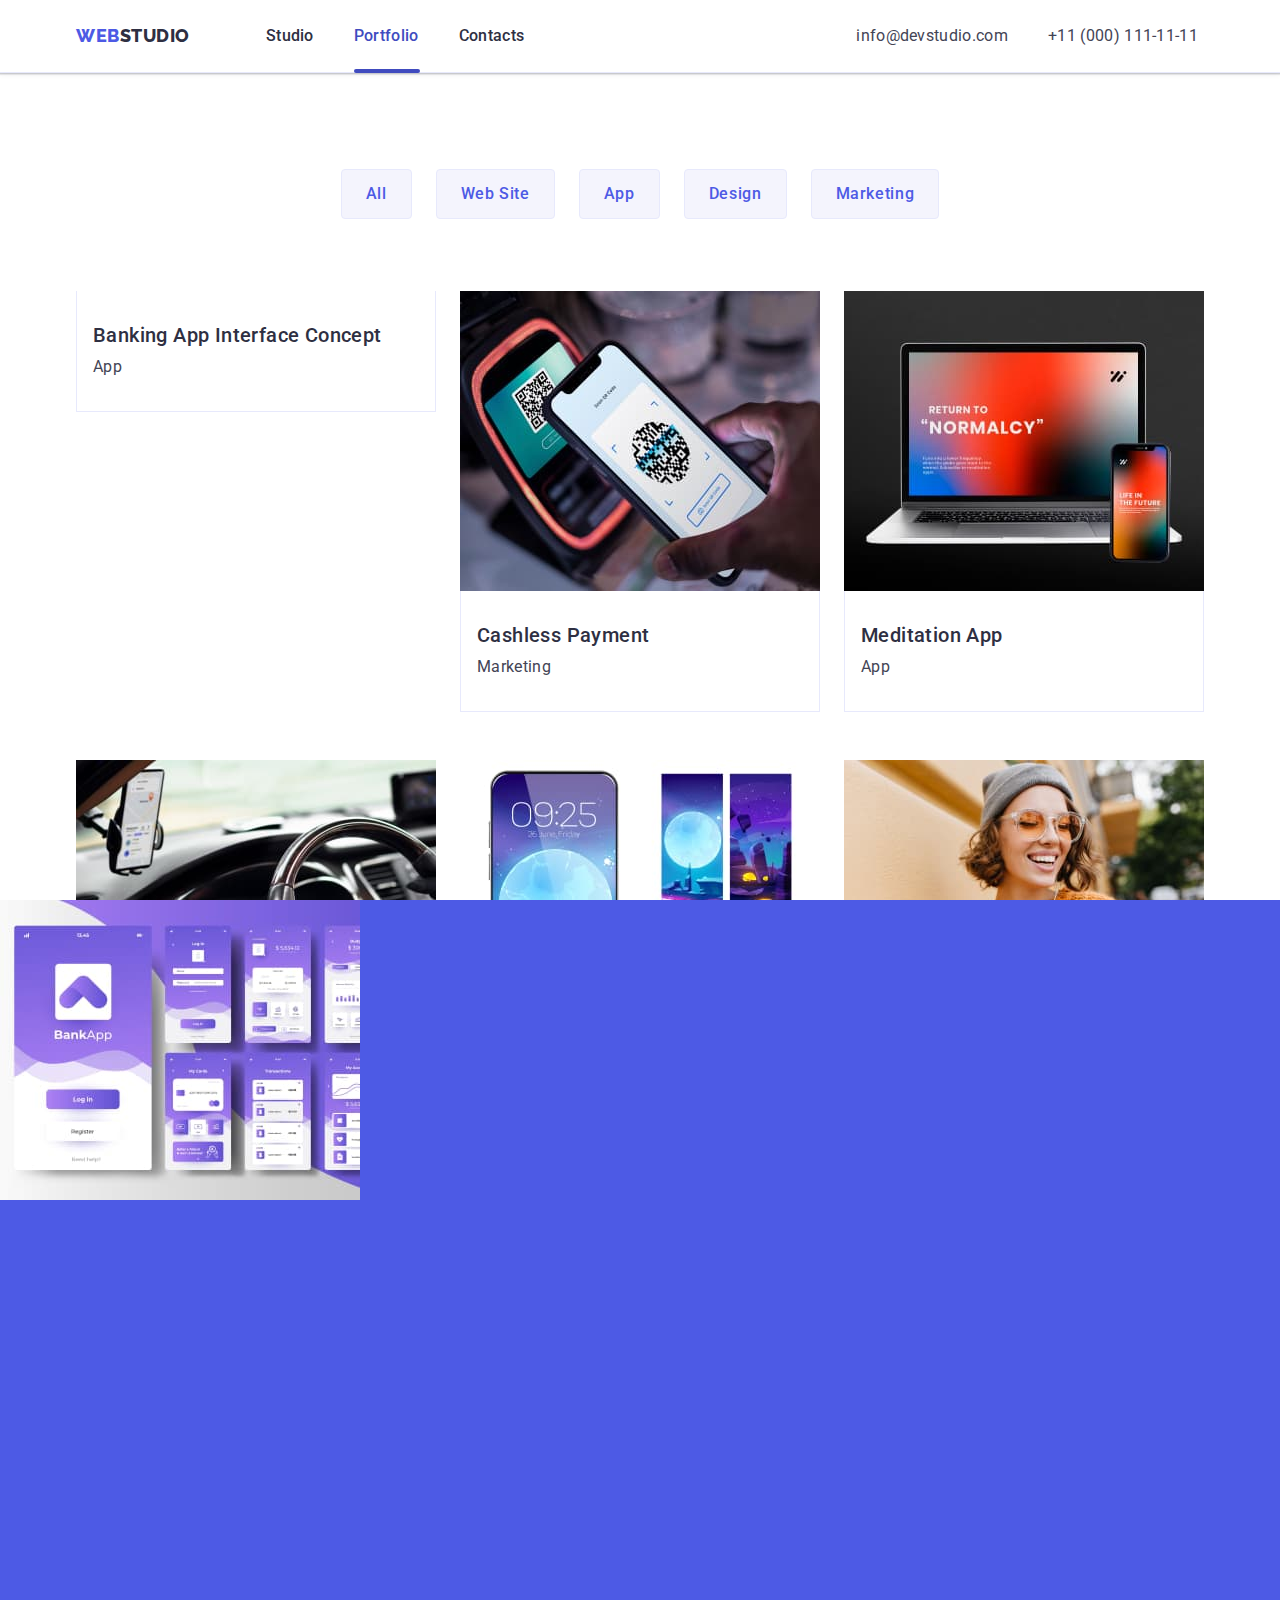
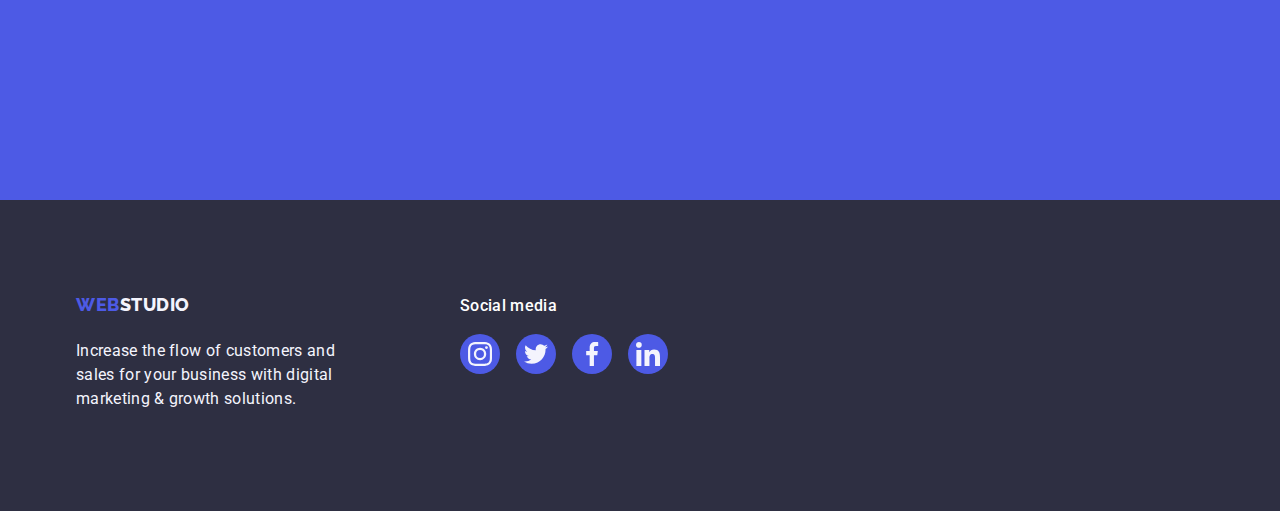
==== commit c5511adb: "1" ====
--- a/portfolio.html
+++ b/portfolio.html
@@ -85,7 +85,12 @@
             <!-- 11111111111111111111111111111++++++++++++++++++++++++++++++ -->
             <li class="project-card list">
               <a href="" class="project-card-link link">
-                <div class="wrap-descr">
+                <div class="wrap-descr overlay">
+                  <p class="card-description overlay">
+                    14 Stylish and User-Friendly App Design Concepts · Task
+                    Manager App · Calorie Tracker App · Exotic Fruit Ecommerce
+                    App · Cloud Storage App
+                  </p>
                   <img
                     class="project-card-img"
                     src="./images/Portfolio/row1/img1-1.jpg"
@@ -93,13 +98,6 @@
                     width="360"
                     height="300"
                   />
-                  <div class="overlay">
-                    <p class="card-description overlay">
-                      14 Stylish and User-Friendly App Design Concepts · Task
-                      Manager App · Calorie Tracker App · Exotic Fruit Ecommerce
-                      App · Cloud Storage App
-                    </p>
-                  </div>
                 </div>
                 <div class="wrap-card-project">
                   <h2 class="project-card-title">
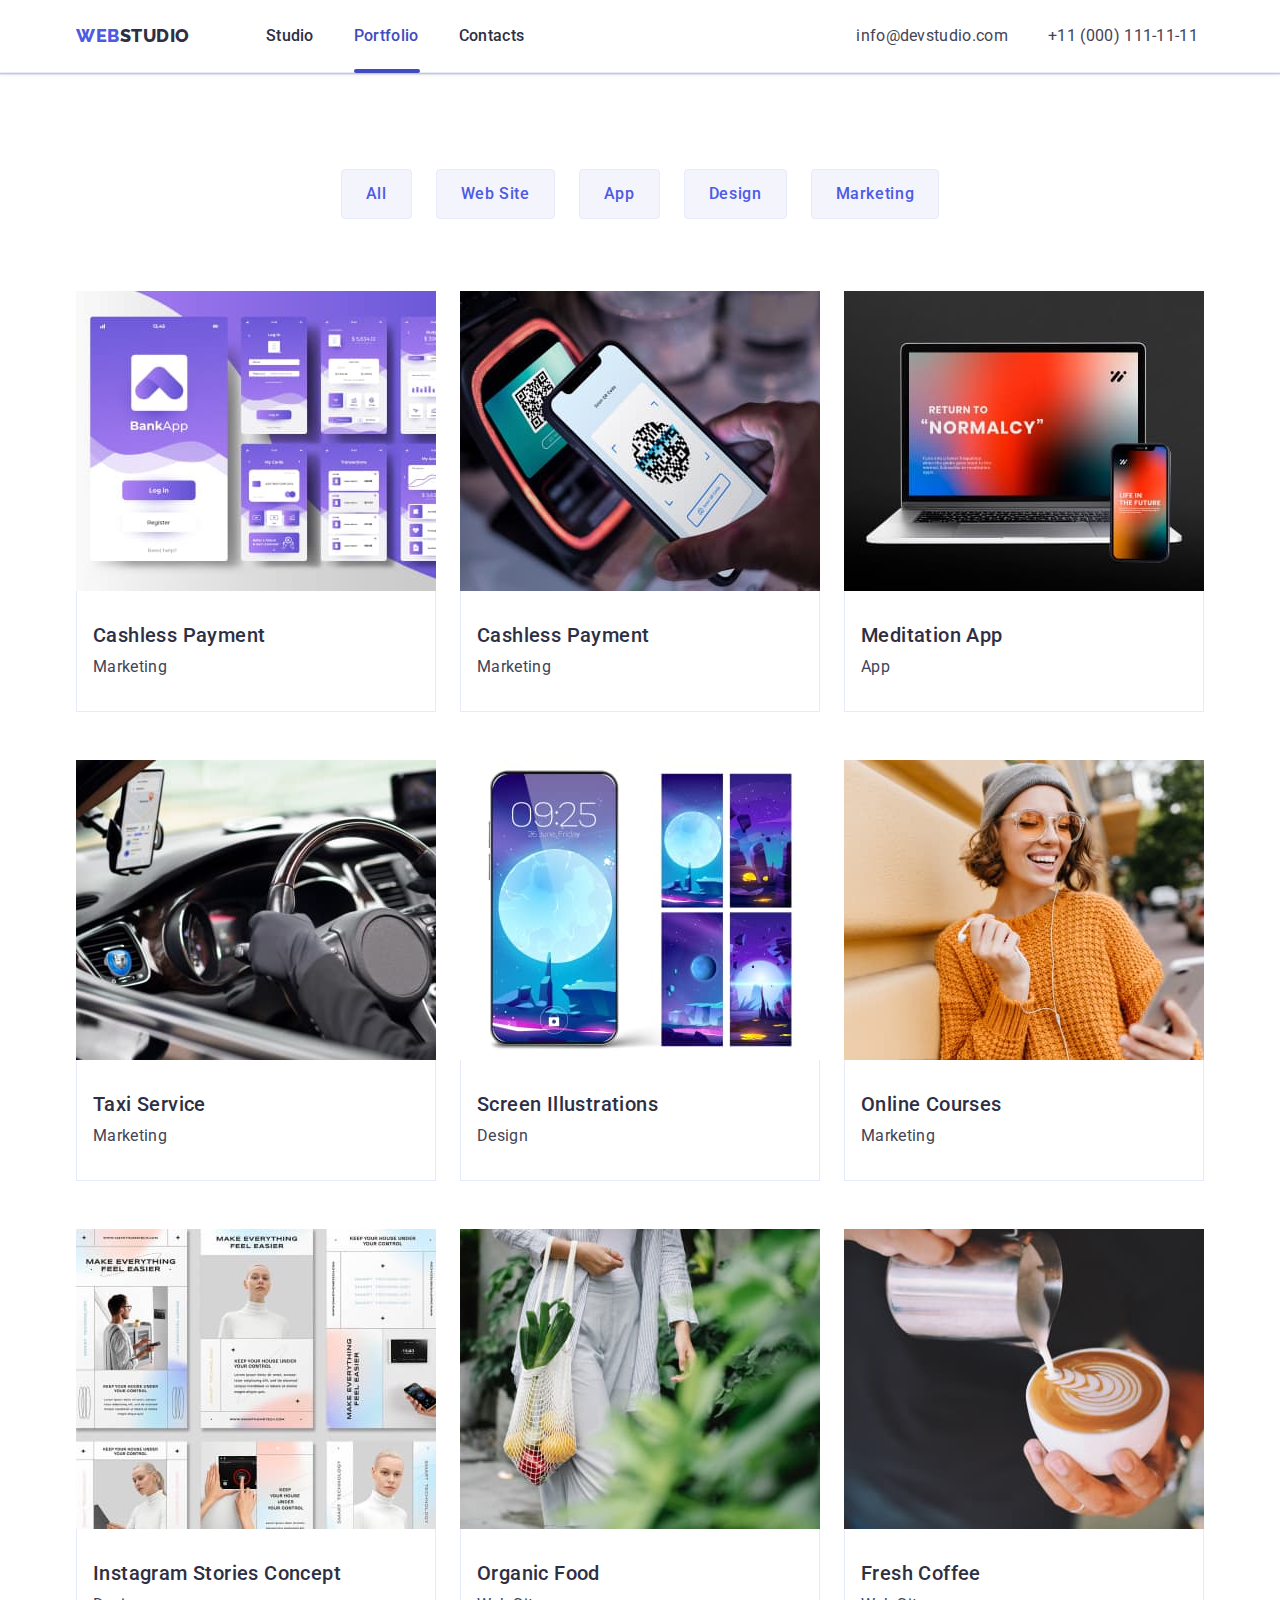
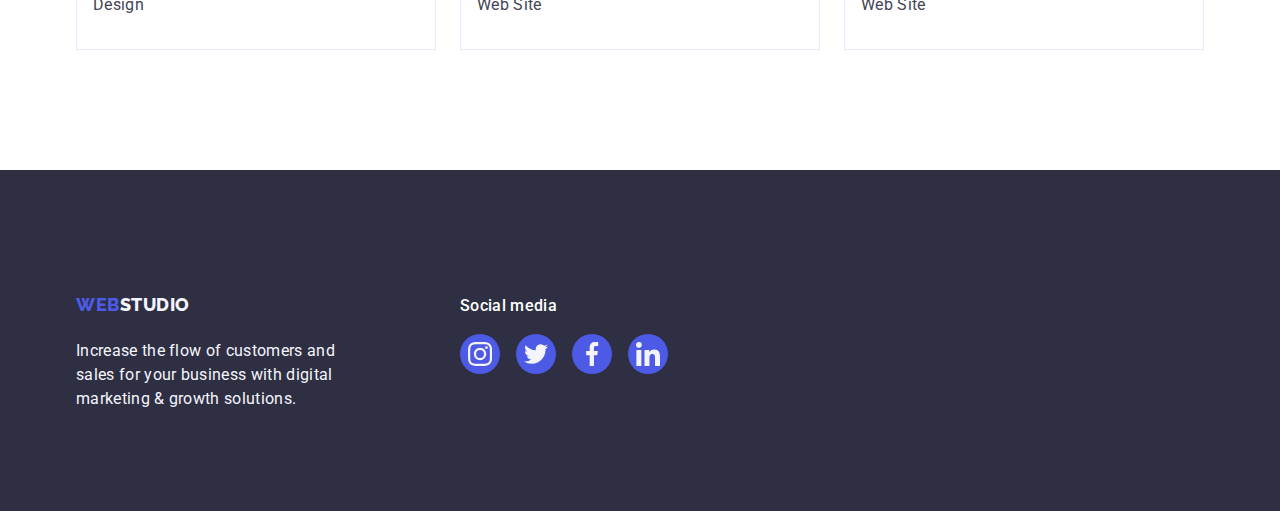
==== commit 8414491e: "1" ====
--- a/portfolio.html
+++ b/portfolio.html
@@ -85,25 +85,25 @@
             <!-- 11111111111111111111111111111++++++++++++++++++++++++++++++ -->
             <li class="project-card list">
               <a href="" class="project-card-link link">
-                <div class="wrap-descr overlay">
-                  <p class="card-description overlay">
-                    14 Stylish and User-Friendly App Design Concepts · Task
-                    Manager App · Calorie Tracker App · Exotic Fruit Ecommerce
-                    App · Cloud Storage App
-                  </p>
+                <div class="wrap-descr">
                   <img
                     class="project-card-img"
                     src="./images/Portfolio/row1/img1-1.jpg"
-                    alt="Banking App Interface Concept"
-                    width="360"
-                    height="300"
-                  />
-                </div>
-                <div class="wrap-card-project">
-                  <h2 class="project-card-title">
-                    Banking App Interface Concept
-                  </h2>
-                  <p class="project-card-content">App</p>
+                    alt="Cashless Payment"
+                    width="360"
+                    height="300"
+                  />
+                  <div class="overlay">
+                    <p class="card-description overlay">
+                      14 Stylish and User-Friendly App Design Concepts · Task
+                      Manager App · Calorie Tracker App · Exotic Fruit Ecommerce
+                      App · Cloud Storage App
+                    </p>
+                  </div>
+                </div>
+                <div class="wrap-card-project">
+                  <h2 class="project-card-title">Cashless Payment</h2>
+                  <p class="project-card-content">Marketing</p>
                 </div>
               </a>
             </li>
